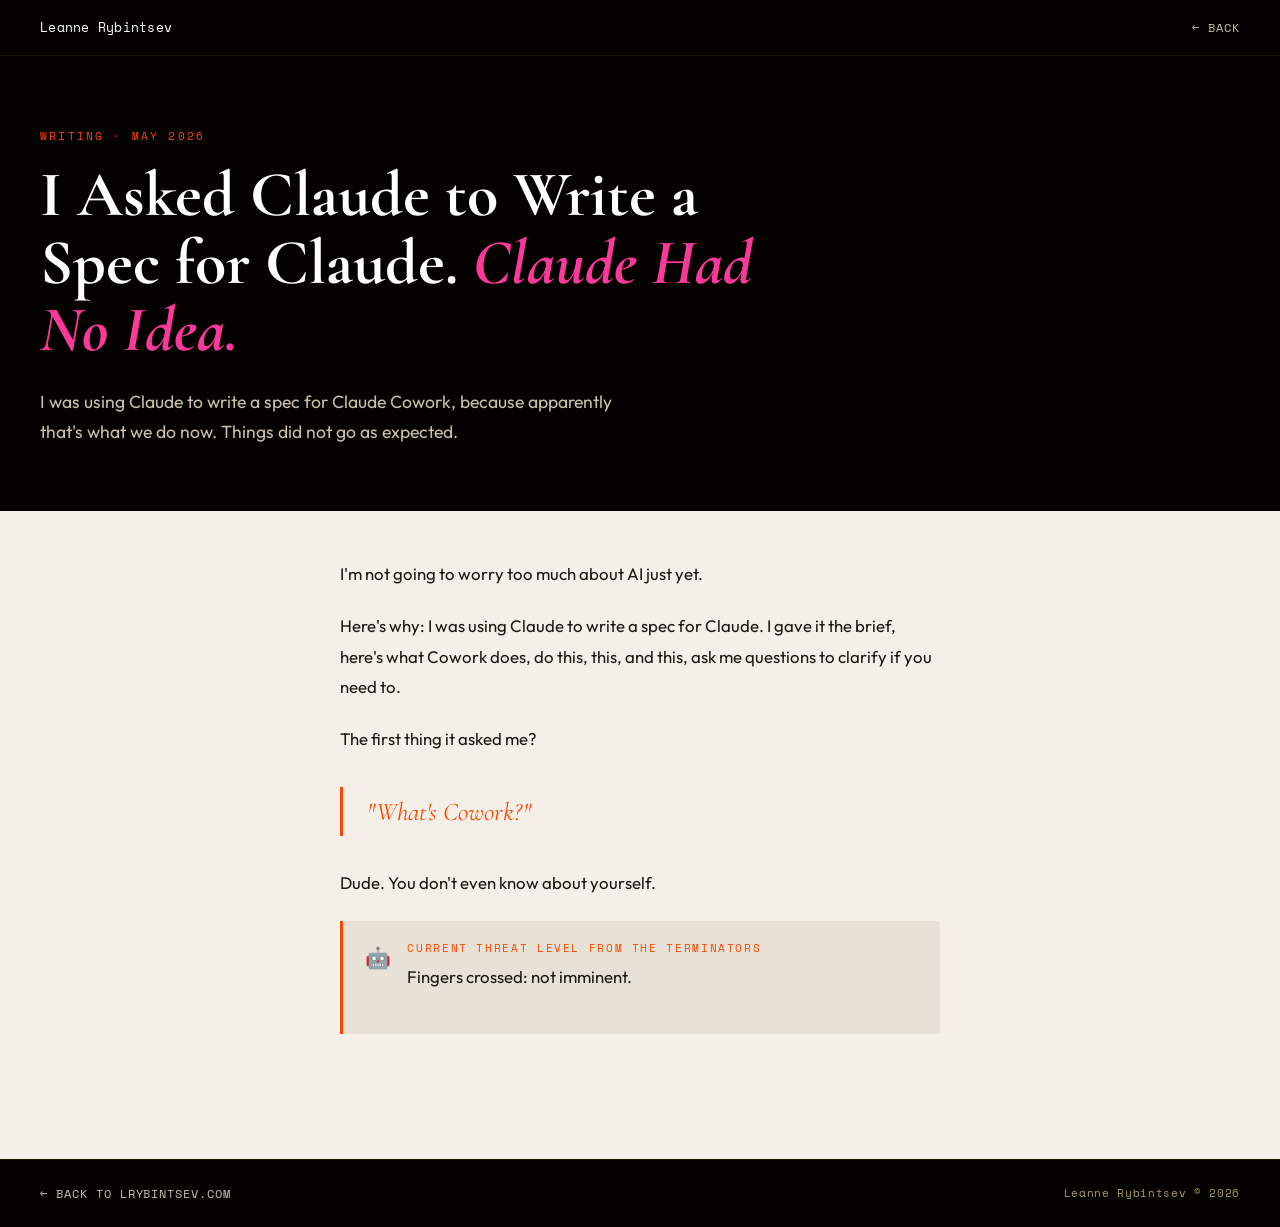
==== claude-didnt-know-cowork.html @ a4dd46bc "add new pages and update existing ones" ====
<!DOCTYPE html>
<html lang="en">
<head>
  <meta charset="UTF-8" />
  <meta name="viewport" content="width=device-width, initial-scale=1.0" />
  <title>I Asked Claude to Write a Spec for Claude. Claude Had No Idea. | Leanne Rybintsev</title>
  <meta name="description" content="I was using Claude to write a spec for Claude Cowork. The first thing it asked me: 'What's Cowork?'" />
  <meta property="og:title" content="I Asked Claude to Write a Spec for Claude. Claude Had No Idea." />
  <meta property="og:description" content="I was using Claude to write a spec for Claude Cowork. The first thing it asked me: 'What's Cowork?'" />
  <meta property="og:type" content="article" />
  <meta name="twitter:card" content="summary_large_image" />

  <link rel="icon" type="image/svg+xml" href="favicon.svg" />
  <link rel="preconnect" href="https://fonts.googleapis.com" />
  <link rel="preconnect" href="https://fonts.gstatic.com" crossorigin />
  <link href="https://fonts.googleapis.com/css2?family=Cormorant+Garamond:ital,wght@0,600;0,700;1,600;1,700&family=Outfit:wght@300;400;500&family=Space+Mono:wght@400;700&display=swap" rel="stylesheet" />
  <link rel="stylesheet" href="styles.css" />
  <link rel="stylesheet" href="blog.css" />
</head>
<body>

  <nav class="site-nav" aria-label="Primary">
    <a href="index.html" class="nav-name">Leanne Rybintsev</a>
    <a href="index.html" class="nav-back">← Back</a>
  </nav>

  <main>
    <article>
      <header class="post-hero">
        <div class="post-meta">Writing &middot; May 2026</div>
        <h1 class="post-title">I Asked Claude to Write a Spec for Claude. <em>Claude Had No Idea.</em></h1>
        <p class="post-subtitle">I was using Claude to write a spec for Claude Cowork, because apparently that's what we do now. Things did not go as expected.</p>
      </header>

      <div class="post-content">

        <p>I'm not going to worry too much about AI just yet.</p>

        <p>Here's why: I was using Claude to write a spec for Claude. I gave it the brief, here's what Cowork does, do this, this, and this, ask me questions to clarify if you need to.</p>

        <p>The first thing it asked me?</p>

        <blockquote>"What's Cowork?"</blockquote>

        <p>Dude. You don't even know about yourself.</p>

        <div class="tip">
          <div class="tip-emoji" aria-hidden="true">🤖</div>
          <div>
            <div class="tip-label">Current threat level from the Terminators</div>
            <p class="tip-text">Fingers crossed: not imminent.</p>
          </div>
        </div>

      </div>
    </article>
  </main>

  <footer class="site-footer">
    <a href="index.html" class="nav-back">← Back to lrybintsev.com</a>
    <p>Leanne Rybintsev &copy; 2026</p>
  </footer>

</body>
</html>
---- styles.css ----
/* =========================================================================
   Shared styles for lrybintsev.com
   Used by: index.html, driving-test.html
   ========================================================================= */

*,
*::before,
*::after { box-sizing: border-box; margin: 0; padding: 0; }

:root {
  --darker: #040200;
  --darker-soft: #0a0800;
  --darker-hover: #141100;
  --border-dark: #1a1700;
  --card-dark: #0d0b00;
  --card-border: #2a2700;

  --cream: #f4f0e8;
  --cream-dark: #e8e2d6;
  --cream-border: #d8d2c4;
  --cream-divider: #ccc6bc;
  --cream-divider-strong: #c8c4b8;

  --orange: #FA4702;
  --orange-light: #ff6a2b;
  --pink: #FB399A;

  --text: #1a1815;
  --text-muted: #6b6560;
  --text-on-dark: #c8c0a8;
  --text-on-dark-muted: #9a9060;
  --text-on-dark-faint: #7a7040;

  --font-display: "Cormorant Garamond", Georgia, serif;
  --font-body: "Outfit", system-ui, sans-serif;
  --font-mono: "Space Mono", ui-monospace, monospace;

  --nav-height: 56px;
}

html { scroll-behavior: smooth; }
body {
  font-family: var(--font-body);
  background: var(--cream);
  color: var(--text);
  font-size: 16px;
  line-height: 1.6;
}

a { color: inherit; }

/* ---------- NAV (shared) ---------- */
.site-nav {
  position: fixed;
  top: 0; left: 0; right: 0;
  z-index: 100;
  display: flex;
  align-items: center;
  justify-content: space-between;
  padding: 0 2.5rem;
  height: var(--nav-height);
  background: var(--darker);
  border-bottom: 1px solid var(--border-dark);
}
.nav-name {
  font-family: var(--font-mono);
  font-size: 0.82rem;
  color: #fff;
  text-decoration: none;
  letter-spacing: 0.02em;
}
.nav-links {
  display: flex;
  gap: 2rem;
  list-style: none;
}
.nav-links a {
  font-size: 0.75rem;
  color: var(--text-on-dark);
  text-decoration: none;
  letter-spacing: 0.08em;
  text-transform: uppercase;
  font-weight: 500;
  font-family: var(--font-mono);
  transition: color 0.2s;
}
.nav-links a:hover { color: #fff; }
.nav-cta {
  font-size: 0.78rem;
  font-weight: 500;
  color: #fff;
  background: var(--orange);
  padding: 0.42rem 1rem;
  border-radius: 3px;
  text-decoration: none;
  letter-spacing: 0.04em;
  transition: background 0.2s;
}
.nav-cta:hover { background: var(--orange-light); }

/* ---------- SECTION HEADINGS (shared) ---------- */
.section-tag {
  font-family: var(--font-mono);
  font-size: 0.68rem;
  letter-spacing: 0.2em;
  text-transform: uppercase;
  color: var(--orange);
  margin-bottom: 0.5rem;
}
.section-heading {
  font-family: var(--font-display);
  font-size: clamp(2rem, 4vw, 3rem);
  font-weight: 700;
  line-height: 1.1;
  margin-bottom: 2.5rem;
  color: var(--text);
}
.section-heading em { font-style: italic; color: var(--pink); }

/* ---------- FOCUS STATES (a11y) ---------- */
:where(a, button, [role="button"]):focus-visible {
  outline: 2px solid var(--orange);
  outline-offset: 3px;
  border-radius: 2px;
}

/* =========================================================================
   index.html
   ========================================================================= */

/* HERO */
#hero {
  min-height: 100vh;
  background: var(--darker);
  display: flex;
  flex-direction: column;
  justify-content: center;
  padding: 8rem 2.5rem 3rem;
  position: relative;
  overflow: hidden;
}
#hero::before {
  content: "";
  position: absolute;
  inset: 0;
  background: radial-gradient(ellipse at 70% 50%, rgba(250, 71, 2, 0.10) 0%, transparent 60%);
  pointer-events: none;
}
.hero-inner { max-width: 860px; }
.hero-avatar-row { display: flex; align-items: center; gap: 1rem; margin-bottom: 1.5rem; }
.hero-avatar-wrap {
  width: 56px; height: 56px;
  border-radius: 50%;
  background: linear-gradient(135deg, var(--orange), var(--pink));
  flex-shrink: 0;
  padding: 2px;
}
.hero-avatar {
  width: 100%; height: 100%;
  object-fit: cover;
  object-position: center 15%;
  display: block;
  border-radius: 50%;
}
.hero-role {
  font-family: var(--font-mono);
  font-size: 0.72rem;
  letter-spacing: 0.18em;
  text-transform: uppercase;
  color: var(--text-on-dark-muted);
  line-height: 2.4;
}
.hero-headline {
  font-family: var(--font-display);
  font-size: clamp(2.8rem, 6vw, 5.2rem);
  font-weight: 700;
  line-height: 1.05;
  color: #fff;
  margin-bottom: 1.5rem;
}
.hero-headline em { font-style: italic; color: var(--pink); }
.hero-bio {
  font-size: 1rem;
  color: var(--text-on-dark);
  max-width: 580px;
  line-height: 1.75;
  margin-bottom: 0.6rem;
}
.hero-bio:last-of-type { margin-bottom: 2rem; }
.hero-bio a {
  color: #ddd8c8;
  text-decoration: underline;
  text-underline-offset: 3px;
}
.hero-actions { display: flex; align-items: center; gap: 1.5rem; }
.btn-primary {
  background: var(--orange);
  color: #fff;
  padding: 0.7rem 1.6rem;
  border-radius: 3px;
  font-size: 0.9rem;
  font-weight: 500;
  text-decoration: none;
  transition: background 0.2s;
}
.btn-primary:hover { background: var(--orange-light); }

.social-links { display: flex; gap: 1rem; align-items: center; }
.social-links a {
  color: var(--text-on-dark-faint);
  font-size: 0.75rem;
  font-family: var(--font-mono);
  letter-spacing: 0.06em;
  text-decoration: none;
  text-transform: uppercase;
  transition: color 0.2s, border-color 0.2s;
  border: 1px solid var(--card-border);
  padding: 0.35rem 0.7rem;
  border-radius: 2px;
}
.social-links a:hover { color: #fff; border-color: #555; }

.stats-bar {
  display: grid;
  grid-template-columns: repeat(4, 1fr);
  gap: 2rem;
  border-top: 1px solid var(--border-dark);
  padding: 2rem 2.5rem 0;
  margin-top: 3rem;
}
.stat-number {
  font-family: var(--font-display);
  font-size: 2rem;
  font-weight: 700;
  color: #fff;
  line-height: 1;
  margin-bottom: 0.3rem;
}
.stat-label {
  font-size: 0.7rem;
  font-family: var(--font-mono);
  letter-spacing: 0.12em;
  text-transform: uppercase;
  color: var(--text-on-dark-muted);
}

/* SECTIONS */
section { padding: 5rem 2.5rem; }
#section-work       { background: var(--cream); }
#projects           { background: var(--cream-dark); }
#background         { background: var(--cream); }
#section-written    { background: var(--cream-dark); }
#section-watchread  { background: var(--cream); }

/* WORK (collapsible cards) */
.work-grid {
  display: grid;
  grid-template-columns: repeat(3, 1fr);
  border: 1px solid var(--card-border);
  background: var(--card-dark);
}
.work-card {
  /* Reset button styles */
  appearance: none;
  font: inherit;
  color: inherit;
  text-align: left;
  width: 100%;
  background: transparent;
  border: 0;
  border-right: 1px solid var(--card-border);
  border-bottom: 1px solid var(--card-border);
  padding: 1.5rem;
  position: relative;
  cursor: pointer;
  transition: background 0.2s;
}
.work-card:hover { background: var(--border-dark); }
.work-card:nth-child(3n) { border-right: none; }
.work-card-tag {
  font-family: var(--font-mono);
  font-size: 0.62rem;
  letter-spacing: 0.15em;
  text-transform: uppercase;
  color: var(--text-on-dark-muted);
  margin-bottom: 0.6rem;
}
.work-card-title {
  font-family: var(--font-display);
  font-size: 1.1rem;
  font-weight: 700;
  color: var(--cream-dark);
  line-height: 1.3;
}
.work-card-arrow {
  position: absolute;
  top: 1.2rem;
  right: 1.2rem;
  color: var(--text-on-dark-faint);
  font-size: 0.85rem;
  transition: transform 0.2s, color 0.2s;
}
.work-card[aria-expanded="true"] .work-card-arrow {
  transform: rotate(45deg);
  color: var(--orange);
}
/* Smooth, content-aware expand using grid trick — no hard max-height */
.work-card-detail {
  display: grid;
  grid-template-rows: 0fr;
  transition: grid-template-rows 0.35s ease;
  font-size: 0.88rem;
  color: #9a9070;
  line-height: 1.65;
}
.work-card-detail > div {
  overflow: hidden;
  min-height: 0;
}
.work-card[aria-expanded="true"] .work-card-detail {
  grid-template-rows: 1fr;
  margin-top: 0.8rem;
}

/* EVENTS */
#events {
  background: var(--darker);
  padding: 5rem 2.5rem;
}
#events .section-heading { color: #fff; }
.events-grid {
  display: grid;
  grid-template-columns: repeat(3, 1fr);
  gap: 1px;
  background: var(--border-dark);
}
.event-card {
  background: var(--darker-soft);
  padding: 2rem 1.8rem;
  display: flex;
  gap: 1.2rem;
  transition: background 0.2s;
}
.event-card:hover { background: var(--darker-hover); }
.event-number {
  font-family: var(--font-mono);
  font-size: 0.7rem;
  color: #5a5200;
  padding-top: 0.2rem;
  flex-shrink: 0;
}
.event-title {
  font-family: var(--font-display);
  font-size: 1.3rem;
  font-weight: 700;
  color: var(--cream-dark);
  margin-bottom: 0.6rem;
  line-height: 1.2;
}
.event-desc {
  font-size: 0.85rem;
  color: #9a9070;
  line-height: 1.65;
}

/* PROJECTS */
.projects-grid {
  display: grid;
  grid-template-columns: repeat(3, 1fr);
  gap: 1.5rem;
}
.project-card {
  background: var(--cream);
  border: 1px solid var(--cream-border);
  padding: 1.6rem;
  border-radius: 2px;
}
.project-tag {
  font-family: var(--font-mono);
  font-size: 0.62rem;
  letter-spacing: 0.15em;
  text-transform: uppercase;
  color: var(--orange);
  margin-bottom: 0.6rem;
}
.project-title {
  font-family: var(--font-display);
  font-size: 1.2rem;
  font-weight: 700;
  color: var(--text);
  margin-bottom: 0.5rem;
}
.project-desc {
  font-size: 0.88rem;
  color: var(--text-muted);
  line-height: 1.6;
}

/* BACKGROUND */
.bg-grid {
  display: grid;
  grid-template-columns: repeat(3, 1fr);
  gap: 1.5rem;
}
.bg-card {
  border: 1px solid var(--cream-border);
  padding: 1.5rem;
  border-radius: 2px;
  background: var(--cream-dark);
}
.bg-card-tag {
  font-family: var(--font-mono);
  font-size: 0.62rem;
  letter-spacing: 0.12em;
  text-transform: uppercase;
  color: var(--orange);
  margin-bottom: 0.5rem;
}
.bg-card-title {
  font-family: var(--font-display);
  font-size: 1.1rem;
  font-weight: 700;
  color: var(--text);
  margin-bottom: 0.5rem;
  line-height: 1.2;
}
.bg-card-desc {
  font-size: 0.85rem;
  color: var(--text-muted);
  line-height: 1.6;
}

/* WRITTEN / HOSTED (wr-*) */
.wr-subsection-label {
  font-family: var(--font-mono);
  font-size: 0.68rem;
  letter-spacing: 0.2em;
  text-transform: uppercase;
  color: var(--text-muted);
  padding: 0.6rem 0;
  border-top: 1px solid var(--cream-divider);
}
.wr-subsection-label--orange { color: var(--orange); }
.wr-subsection-label--pink   { color: var(--pink); }

.wr-grid {
  display: grid;
  grid-template-columns: repeat(3, 1fr);
  gap: 1px;
  background: var(--cream-divider-strong);
}
.wr-grid + .wr-subsection-label { margin-top: 2rem; }

.wr-card {
  background: var(--cream);
  padding: 1.4rem 1.4rem 2.8rem;
  position: relative;
  transition: background 0.15s;
}
.wr-card:hover { background: #e8e2d4; }
.wr-card-type {
  font-family: var(--font-mono);
  font-size: 0.62rem;
  letter-spacing: 0.15em;
  text-transform: uppercase;
  color: var(--text-muted);
  margin-bottom: 0.5rem;
}
.wr-card-title {
  font-size: 0.92rem;
  font-weight: 500;
  color: var(--text);
  line-height: 1.4;
}
.wr-card-link {
  position: absolute;
  bottom: 1rem;
  left: 1.4rem;
  font-size: 0.72rem;
  font-family: var(--font-mono);
  color: var(--orange);
  text-decoration: none;
  letter-spacing: 0.06em;
}
.wr-card-link:hover { text-decoration: underline; }
.wr-card-link--pink { color: var(--pink); }

/* EASTER EGG */
#easteregg {
  background: var(--cream);
  padding: 3rem 2.5rem;
  border-top: 1px solid #e0dbd0;
  min-height: 14rem;
}
.ionce-text {
  font-family: var(--font-display);
  font-size: clamp(1.4rem, 3vw, 2rem);
  font-weight: 600;
  color: var(--text);
}
.ionce-prefix { display: block; margin-bottom: 0.3rem; }
.ionce-highlight-wrap { display: block; min-height: 2.8em; }
.ionce-button {
  appearance: none;
  background: none;
  border: 0;
  padding: 0;
  text-align: left;
  font: inherit;
  cursor: pointer;
  display: block;
  transition: opacity 0.15s;
}
.ionce-label {
  text-decoration: underline dotted;
  text-decoration-thickness: 2px;
  text-underline-offset: 4px;
}
.ionce-button:hover .ionce-label { text-decoration-style: solid; }
.ionce-button::after {
  content: "\21bb";
  display: inline-block;
  margin-left: 0.4em;
  font-size: 0.85em;
  text-decoration: none;
  transition: transform 0.3s ease;
}
@media (prefers-reduced-motion: no-preference) {
  .ionce-button:hover::after { transform: rotate(180deg); }
}
.ionce-button:hover { opacity: 0.85; }
.ionce-button--orange { color: var(--orange); }
.ionce-button--pink   { color: var(--pink); }

/* BEYOND */
#beyond {
  background: var(--darker);
  padding: 5rem 2.5rem;
}
#beyond .section-heading { color: #fff; }
.beyond-grid {
  display: grid;
  grid-template-columns: repeat(2, 1fr);
  gap: 1px;
  background: var(--border-dark);
}
.beyond-item {
  background: var(--darker-soft);
  padding: 1.8rem 1.5rem;
  transition: background 0.2s;
}
.beyond-item:hover { background: var(--darker-hover); }
.beyond-icon { font-size: 1.4rem; margin-bottom: 0.6rem; }
.beyond-label {
  font-family: var(--font-mono);
  font-size: 0.68rem;
  letter-spacing: 0.14em;
  text-transform: uppercase;
  color: var(--orange);
  margin-bottom: 0.5rem;
}
.beyond-text {
  font-size: 0.85rem;
  color: #9a9070;
  line-height: 1.6;
}
.beyond-text a {
  color: var(--orange);
  text-decoration: underline;
  text-underline-offset: 3px;
}

/* CONNECT */
#connect {
  background: var(--darker);
  color: #fff;
  padding: 5rem 2.5rem;
}
.connect-inner {
  display: grid;
  grid-template-columns: 1fr 1fr;
  gap: 4rem;
  align-items: start;
  max-width: 900px;
}
.connect-heading {
  font-family: var(--font-display);
  font-size: clamp(2.5rem, 5vw, 4rem);
  font-weight: 700;
  line-height: 1.05;
  color: #fff;
}
.connect-heading em { font-style: italic; color: var(--pink); }
.connect-right { padding-top: 0.5rem; }
.connect-tag {
  font-family: var(--font-mono);
  font-size: 0.68rem;
  letter-spacing: 0.18em;
  text-transform: uppercase;
  color: var(--text-on-dark-muted);
  margin-bottom: 1rem;
}
.connect-text {
  font-size: 0.95rem;
  color: var(--text-on-dark);
  line-height: 1.7;
  margin-bottom: 1.5rem;
}
.connect-actions {
  display: flex;
  align-items: center;
  gap: 1rem;
  flex-wrap: wrap;
}
.btn-email {
  background: var(--orange);
  color: #fff;
  padding: 0.65rem 1.4rem;
  border-radius: 3px;
  font-size: 0.85rem;
  font-weight: 500;
  text-decoration: none;
  transition: background 0.2s;
}
.btn-email:hover { background: var(--orange-light); }
.connect-social {
  font-family: var(--font-mono);
  font-size: 0.75rem;
  color: var(--text-on-dark-muted);
  text-decoration: none;
  letter-spacing: 0.06em;
  text-transform: uppercase;
  transition: color 0.2s;
}
.connect-social:hover { color: #fff; }


/* NEWSLETTER FORM */
.newsletter-divider {
  display: flex;
  align-items: center;
  margin: 1.75rem 0 1.25rem;
  gap: 0.75rem;
}
.newsletter-divider::before,
.newsletter-divider::after {
  content: '';
  flex: 1;
  height: 1px;
  background: rgba(255,255,255,0.12);
}
.newsletter-divider-label {
  font-family: var(--font-mono);
  font-size: 0.65rem;
  letter-spacing: 0.15em;
  text-transform: uppercase;
  color: var(--text-on-dark-muted);
  white-space: nowrap;
}
.newsletter-fields {
  display: flex;
  gap: 0.5rem;
  align-items: stretch;
  flex-wrap: wrap;
}
.newsletter-input-wrap {
  flex: 1 1 200px;
}
.newsletter-input {
  width: 100%;
  background: rgba(255,255,255,0.07);
  border: 1px solid rgba(255,255,255,0.18);
  border-radius: 3px;
  color: #fff;
  font-size: 0.875rem;
  padding: 0.65rem 0.9rem;
  outline: none;
  transition: border-color 0.2s;
  font-family: var(--font-body);
}
.newsletter-input::placeholder { color: rgba(255,255,255,0.4); }
.newsletter-input:focus { border-color: rgba(255,255,255,0.45); }
.newsletter-submit {
  background: var(--orange);
  color: #fff;
  border: none;
  border-radius: 3px;
  font-size: 0.85rem;
  font-weight: 500;
  padding: 0.65rem 1.25rem;
  cursor: pointer;
  transition: background 0.2s;
  white-space: nowrap;
  position: relative;
  overflow: hidden;
  font-family: var(--font-body);
}
.newsletter-submit:hover { background: var(--orange-light); }
.newsletter-submit > span { display: block; }
/* spinner (hidden by default, shown when active) */
.formkit-spinner {
  display: flex;
  height: 0;
  width: 0;
  margin: 0 auto;
  position: absolute;
  top: 0; left: 0; right: 0;
  overflow: hidden;
  transition: all 300ms ease-in-out;
}
.newsletter-submit[data-active] .formkit-spinner { height: 100%; width: 40px; }
.newsletter-submit[data-active] .formkit-spinner ~ span { opacity: 0; }
.formkit-spinner > div {
  margin: auto;
  width: 8px; height: 8px;
  background: #fff;
  opacity: 0.6;
  border-radius: 50%;
  display: inline-block;
  animation: formkit-bouncedelay-formkit-form-data-uid-9ef2ff9e05- 1.4s infinite ease-in-out both;
}
.formkit-spinner > div:nth-child(1) { animation-delay: -0.32s; }
.formkit-spinner > div:nth-child(2) { animation-delay: -0.16s; }
.newsletter-form .formkit-alert {
  border-radius: 3px;
  list-style: none;
  margin: 0.75rem 0 0;
  padding: 0.6rem 0.9rem;
  font-size: 0.8rem;
}
.newsletter-form .formkit-alert:empty { display: none; }
.newsletter-form .formkit-alert-success {
  background: rgba(255,255,255,0.08);
  border: 1px solid rgba(255,255,255,0.2);
  color: #fff;
}
.newsletter-form .formkit-alert-error {
  background: rgba(249,74,2,0.15);
  border: 1px solid var(--orange);
  color: #ffb899;
}

/* FOOTER */
.site-footer {
  background: var(--darker);
  border-top: 1px solid var(--border-dark);
  padding: 1.5rem 2.5rem;
  display: flex;
  justify-content: space-between;
  align-items: center;
  flex-wrap: wrap;
  gap: 1rem;
}
.site-footer p {
  font-family: var(--font-mono);
  font-size: 0.7rem;
  color: #a89e60;
  letter-spacing: 0.06em;
}

/* ANIMATIONS */
@keyframes fadeUp {
  from { opacity: 0; transform: translateY(20px); }
  to   { opacity: 1; transform: translateY(0); }
}
.hero-inner > * {
  opacity: 0;
  animation: fadeUp 0.6s ease forwards;
}
.hero-avatar-row { animation-delay: 0.1s; }
.hero-headline   { animation-delay: 0.25s; }
.hero-bio        { animation-delay: 0.4s; }
.hero-actions    { animation-delay: 0.5s; }

/* =========================================================================
   RESPONSIVE
   ========================================================================= */

@media (max-width: 900px) {
  .work-grid       { grid-template-columns: 1fr 1fr; }
  .work-card:nth-child(3n) { border-right: 1px solid var(--card-border); }
  .work-card:nth-child(2n) { border-right: none; }
  .events-grid     { grid-template-columns: 1fr; }
  .projects-grid   { grid-template-columns: 1fr 1fr; }
  .bg-grid         { grid-template-columns: 1fr 1fr; }
  .beyond-grid     { grid-template-columns: 1fr 1fr; }
  .connect-inner   { grid-template-columns: 1fr; gap: 2rem; }
  .wr-grid         { grid-template-columns: 1fr 1fr; }
}

@media (max-width: 600px) {
  .nav-links { display: none; }
  .stats-bar       { grid-template-columns: 1fr 1fr; }
  .work-grid       { grid-template-columns: 1fr; }
  .projects-grid   { grid-template-columns: 1fr; }
  .bg-grid         { grid-template-columns: 1fr; }
  .wr-grid         { grid-template-columns: 1fr; }
  .beyond-grid     { grid-template-columns: 1fr 1fr; }

  section,
  #events,
  #beyond,
  #connect          { padding: 3.5rem 1.25rem; }
  .site-nav         { padding: 0 1.25rem; }
  #hero             { padding: 7rem 1.25rem 3rem; }
  .site-footer      { padding: 2rem 1.25rem; }
}

/* Accessibility: respect reduced motion */
@media (prefers-reduced-motion: reduce) {
  html { scroll-behavior: auto; }
  *,
  *::before,
  *::after {
    animation-duration: 0.01ms !important;
    animation-iteration-count: 1 !important;
    transition-duration: 0.01ms !important;
  }
  .hero-inner > * { opacity: 1; }
}
---- blog.css ----
/* =========================================================================
   Blog post styles — applied on top of ../styles.css
   ========================================================================= */

/* Back-link in the nav (post pages only) */
.nav-back {
  font-size: 0.75rem;
  color: var(--text-on-dark);
  text-decoration: none;
  letter-spacing: 0.08em;
  text-transform: uppercase;
  font-weight: 500;
  font-family: var(--font-mono);
  transition: color 0.2s;
}
.nav-back:hover { color: #fff; }

/* HERO */
.post-hero {
  padding: 8rem 2.5rem 4rem;
  background: var(--darker);
}
.post-meta {
  font-family: var(--font-mono);
  font-size: 0.68rem;
  letter-spacing: 0.2em;
  text-transform: uppercase;
  color: var(--orange);
  margin-bottom: 1rem;
}
.post-title {
  font-family: var(--font-display);
  font-size: clamp(2.4rem, 5vw, 4.5rem);
  font-weight: 700;
  line-height: 1.05;
  color: #fff;
  max-width: 780px;
  margin-bottom: 1.5rem;
}
.post-title em { font-style: italic; color: var(--pink); }
.post-subtitle {
  font-size: 1.1rem;
  color: var(--text-on-dark);
  max-width: 580px;
  line-height: 1.7;
}

/* HERO IMAGE */
.post-image-wrap {
  max-width: 680px;
  margin: 0 auto;
  padding: 0 2.5rem;
  transform: translateY(-2rem);
}
.post-image-wrap img {
  width: 100%;
  border-radius: 3px;
  display: block;
  border: 3px solid var(--orange);
}
.post-image-caption {
  font-family: var(--font-mono);
  font-size: 0.65rem;
  color: var(--text-muted);
  letter-spacing: 0.08em;
  text-transform: uppercase;
  margin-top: 0.6rem;
  text-align: center;
}

/* BODY */
.post-content {
  max-width: 680px;
  margin: 0 auto;
  padding: 3rem 2.5rem 6rem;
}
.post-content p {
  margin-bottom: 1.4rem;
  font-size: 1.05rem;
  line-height: 1.8;
}
.post-content h2 {
  font-family: var(--font-display);
  font-size: 1.8rem;
  font-weight: 700;
  margin: 2.5rem 0 1rem;
  line-height: 1.2;
}
.post-content blockquote {
  font-family: var(--font-display);
  font-size: 1.6rem;
  font-style: italic;
  color: var(--orange);
  border-left: 3px solid var(--orange);
  padding: 0.5rem 0 0.5rem 1.5rem;
  margin: 2rem 0;
  line-height: 1.3;
}

/* TIP CALLOUTS */
.tip {
  display: flex;
  gap: 1rem;
  margin-bottom: 1.8rem;
  padding: 1.2rem 1.4rem;
  background: var(--cream-dark);
  border-left: 3px solid var(--orange);
  border-radius: 0 3px 3px 0;
}
.tip--pink { border-left-color: var(--pink); }
.tip-emoji { font-size: 1.3rem; flex-shrink: 0; padding-top: 0.1rem; }
.tip-label {
  font-family: var(--font-mono);
  font-size: 0.68rem;
  letter-spacing: 0.15em;
  text-transform: uppercase;
  color: var(--orange);
  margin-bottom: 0.3rem;
}
.tip--pink .tip-label { color: var(--pink); }
.tip-text {
  font-size: 0.95rem;
  line-height: 1.65;
}

@media (max-width: 600px) {
  .post-hero        { padding: 7rem 1.25rem 3rem; }
  .post-image-wrap  { padding: 0 1.25rem; }
  .post-content     { padding: 0 1.25rem 4rem; }
}
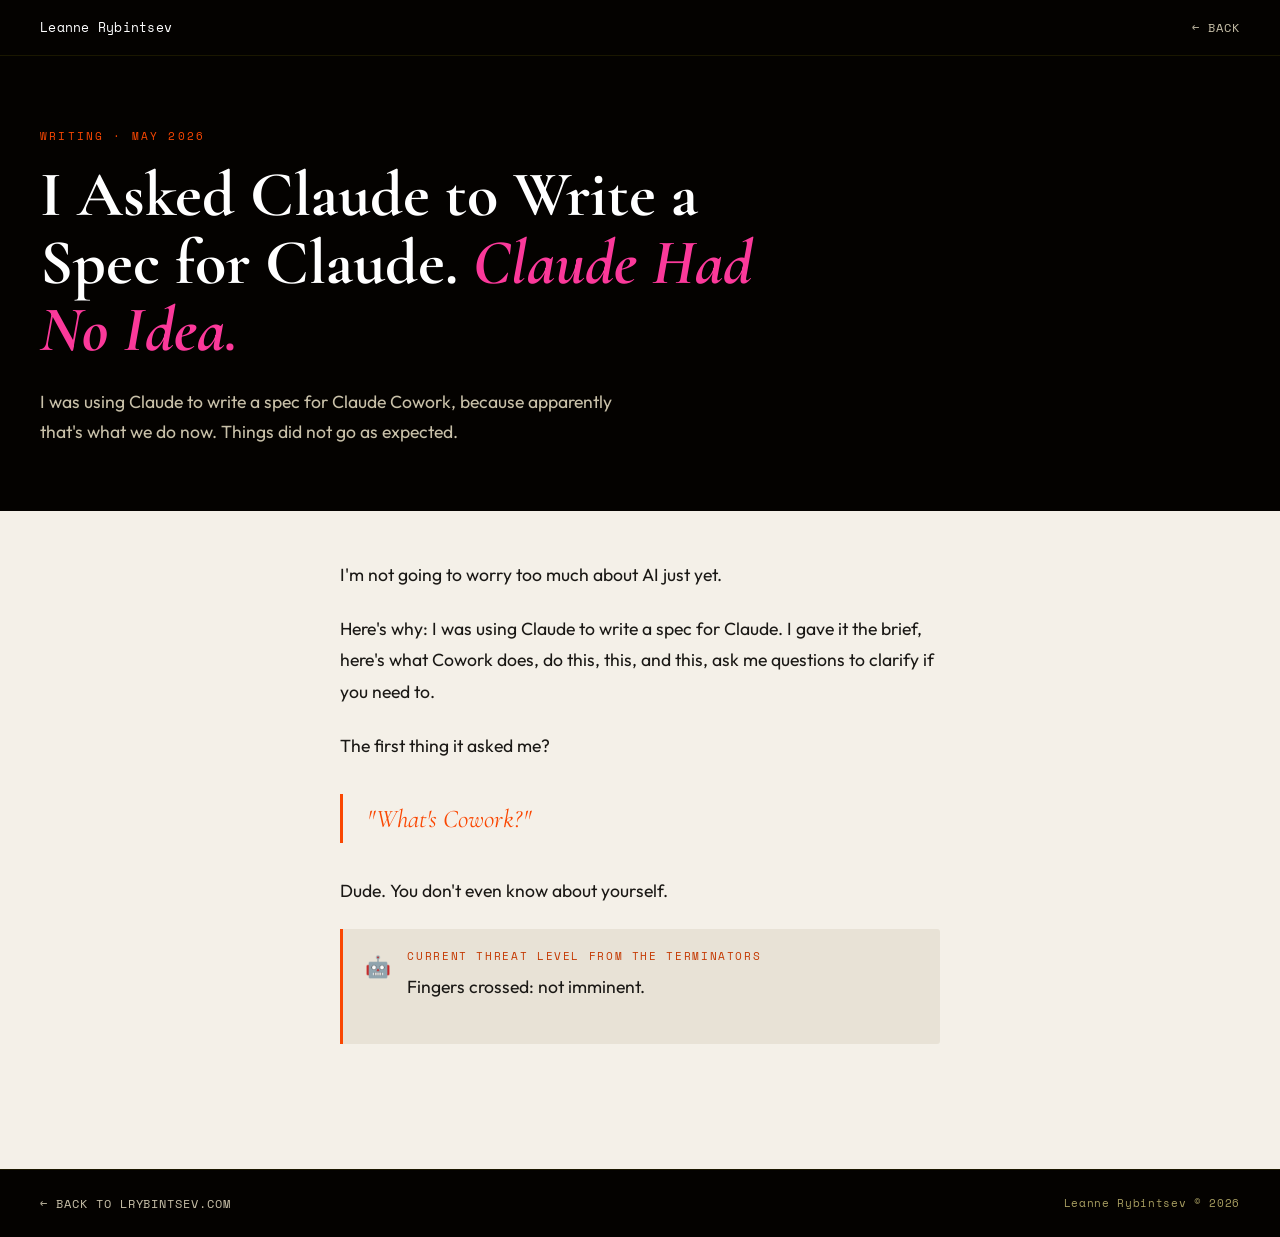
==== commit 35a3d5a1: "update styles and add shorts" ====
--- a/claude-didnt-know-cowork.html
+++ b/claude-didnt-know-cowork.html
@@ -8,12 +8,12 @@
   <meta property="og:title" content="I Asked Claude to Write a Spec for Claude. Claude Had No Idea." />
   <meta property="og:description" content="I was using Claude to write a spec for Claude Cowork. The first thing it asked me: 'What's Cowork?'" />
   <meta property="og:type" content="article" />
-  <meta name="twitter:card" content="summary_large_image" />
+  <meta name="twitter:card" content="summary" />
 
   <link rel="icon" type="image/svg+xml" href="favicon.svg" />
   <link rel="preconnect" href="https://fonts.googleapis.com" />
   <link rel="preconnect" href="https://fonts.gstatic.com" crossorigin />
-  <link href="https://fonts.googleapis.com/css2?family=Cormorant+Garamond:ital,wght@0,600;0,700;1,600;1,700&family=Outfit:wght@300;400;500&family=Space+Mono:wght@400;700&display=swap" rel="stylesheet" />
+  <link href="https://fonts.googleapis.com/css2?family=Cormorant+Garamond:ital,wght@0,600;0,700;1,600;1,700&family=Outfit:wght@400;500&family=Space+Mono:wght@400;700&display=swap" rel="stylesheet" />
   <link rel="stylesheet" href="styles.css" />
   <link rel="stylesheet" href="blog.css" />
 </head>
--- a/styles.css
+++ b/styles.css
@@ -1,6 +1,6 @@
 /* =========================================================================
    Shared styles for lrybintsev.com
-   Used by: index.html, driving-test.html
+   Used by: index.html and all blog post pages
    ========================================================================= */
 
 *,
@@ -23,7 +23,9 @@
 
   --orange: #FA4702;
   --orange-light: #ff6a2b;
+  --orange-deep: #c43800;   /* AA-contrast orange for small text on cream */
   --pink: #FB399A;
+  --pink-deep: #c11270;     /* AA-contrast pink for small text on cream */
 
   --text: #1a1815;
   --text-muted: #6b6560;
@@ -104,9 +106,11 @@
   font-size: 0.68rem;
   letter-spacing: 0.2em;
   text-transform: uppercase;
-  color: var(--orange);
+  color: var(--orange-deep);
   margin-bottom: 0.5rem;
 }
+#beyond .section-tag,
+#connect .section-tag { color: var(--orange); } /* dark backgrounds: bright orange passes there */
 .section-heading {
   font-family: var(--font-display);
   font-size: clamp(2rem, 4vw, 3rem);
@@ -322,47 +326,6 @@
   margin-top: 0.8rem;
 }
 
-/* EVENTS */
-#events {
-  background: var(--darker);
-  padding: 5rem 2.5rem;
-}
-#events .section-heading { color: #fff; }
-.events-grid {
-  display: grid;
-  grid-template-columns: repeat(3, 1fr);
-  gap: 1px;
-  background: var(--border-dark);
-}
-.event-card {
-  background: var(--darker-soft);
-  padding: 2rem 1.8rem;
-  display: flex;
-  gap: 1.2rem;
-  transition: background 0.2s;
-}
-.event-card:hover { background: var(--darker-hover); }
-.event-number {
-  font-family: var(--font-mono);
-  font-size: 0.7rem;
-  color: #5a5200;
-  padding-top: 0.2rem;
-  flex-shrink: 0;
-}
-.event-title {
-  font-family: var(--font-display);
-  font-size: 1.3rem;
-  font-weight: 700;
-  color: var(--cream-dark);
-  margin-bottom: 0.6rem;
-  line-height: 1.2;
-}
-.event-desc {
-  font-size: 0.85rem;
-  color: #9a9070;
-  line-height: 1.65;
-}
-
 /* PROJECTS */
 .projects-grid {
   display: grid;
@@ -374,13 +337,18 @@
   border: 1px solid var(--cream-border);
   padding: 1.6rem;
   border-radius: 2px;
+  transition: transform 0.25s ease, box-shadow 0.25s ease;
+}
+.project-card:hover {
+  transform: translateY(-2px);
+  box-shadow: 0 4px 14px rgba(26, 24, 21, 0.06);
 }
 .project-tag {
   font-family: var(--font-mono);
   font-size: 0.62rem;
   letter-spacing: 0.15em;
   text-transform: uppercase;
-  color: var(--orange);
+  color: var(--orange-deep);
   margin-bottom: 0.6rem;
 }
 .project-title {
@@ -413,7 +381,7 @@
   font-size: 0.62rem;
   letter-spacing: 0.12em;
   text-transform: uppercase;
-  color: var(--orange);
+  color: var(--orange-deep);
   margin-bottom: 0.5rem;
 }
 .bg-card-title {
@@ -440,8 +408,8 @@
   padding: 0.6rem 0;
   border-top: 1px solid var(--cream-divider);
 }
-.wr-subsection-label--orange { color: var(--orange); }
-.wr-subsection-label--pink   { color: var(--pink); }
+.wr-subsection-label--orange { color: var(--orange-deep); }
+.wr-subsection-label--pink   { color: var(--pink-deep); }
 
 .wr-grid {
   display: grid;
@@ -455,9 +423,14 @@
   background: var(--cream);
   padding: 1.4rem 1.4rem 2.8rem;
   position: relative;
-  transition: background 0.15s;
-}
-.wr-card:hover { background: #e8e2d4; }
+  transition: background 0.15s, transform 0.25s ease, box-shadow 0.25s ease;
+}
+.wr-card:hover {
+  background: #e8e2d4;
+  transform: translateY(-2px);
+  box-shadow: 0 4px 14px rgba(26, 24, 21, 0.06);
+}
+.wr-card:hover .wr-card-link { transform: translate(1px, -1px); }
 .wr-card-type {
   font-family: var(--font-mono);
   font-size: 0.62rem;
@@ -478,12 +451,66 @@
   left: 1.4rem;
   font-size: 0.72rem;
   font-family: var(--font-mono);
-  color: var(--orange);
+  color: var(--orange-deep);
   text-decoration: none;
+  transition: transform 0.2s ease;
   letter-spacing: 0.06em;
 }
 .wr-card-link:hover { text-decoration: underline; }
-.wr-card-link--pink { color: var(--pink); }
+.wr-card-link--pink { color: var(--pink-deep); }
+
+/* Carousel: JS pages through cards by toggling the [hidden] attribute.
+   Explicit rule needed because grid children otherwise override hidden. */
+.wr-card[hidden] { display: none; }
+
+.wr-carousel-controls {
+  display: flex;
+  align-items: center;
+  justify-content: center;
+  gap: 1.25rem;
+  margin-top: 1.5rem;
+}
+.wr-carousel-controls[hidden] { display: none; }
+
+.wr-carousel-arrow {
+  font-family: var(--font-mono);
+  font-size: 1rem;
+  line-height: 1;
+  color: var(--orange-deep);
+  background: none;
+  border: none;
+  padding: 0.4rem 0.6rem;
+  cursor: pointer;
+  transition: opacity 0.15s;
+}
+.wr-carousel-arrow:hover { opacity: 0.7; }
+.wr-carousel-arrow:disabled {
+  color: var(--text-muted);
+  opacity: 0.35;
+  cursor: default;
+}
+
+.wr-dots {
+  display: flex;
+  align-items: center;
+  gap: 0.55rem;
+}
+.wr-dot {
+  width: 9px;
+  height: 9px;
+  padding: 0;
+  border-radius: 50%;
+  border: none;
+  background: var(--text-muted);
+  opacity: 0.4;
+  cursor: pointer;
+  transition: opacity 0.15s, background 0.15s;
+}
+.wr-dot:hover { opacity: 0.7; }
+.wr-dot[aria-current="true"] {
+  background: var(--orange);
+  opacity: 1;
+}
 
 /* EASTER EGG */
 #easteregg {
@@ -509,7 +536,7 @@
   font: inherit;
   cursor: pointer;
   display: block;
-  transition: opacity 0.15s;
+  transition: opacity 0.15s, transform 0.15s;
 }
 .ionce-label {
   text-decoration: underline dotted;
@@ -559,6 +586,7 @@
   color: var(--orange);
   margin-bottom: 0.5rem;
 }
+.beyond-label--pink { color: var(--pink); }
 .beyond-text {
   font-size: 0.85rem;
   color: #9a9070;
@@ -772,6 +800,114 @@
 .hero-bio        { animation-delay: 0.4s; }
 .hero-actions    { animation-delay: 0.5s; }
 
+/* ---------- SHORTS SHELF ---------- */
+.shorts-shelf {
+  display: flex;
+  gap: 1rem;
+  overflow-x: auto;
+  scroll-snap-type: x mandatory;
+  padding: 0.25rem 0.25rem 1rem;
+  -webkit-overflow-scrolling: touch;
+}
+.shorts-shelf::-webkit-scrollbar { height: 6px; }
+.shorts-shelf::-webkit-scrollbar-thumb { background: var(--cream-divider-strong); border-radius: 3px; }
+.short-card {
+  position: relative;
+  flex: 0 0 158px;
+  aspect-ratio: 9 / 16;
+  scroll-snap-align: start;
+  border-radius: 10px;
+  overflow: hidden;
+  background: var(--darker-soft);
+  border: 1px solid var(--cream-border);
+  text-decoration: none;
+  display: block;
+  transition: transform 0.25s ease, box-shadow 0.25s ease, border-color 0.25s ease;
+}
+.short-card:hover {
+  transform: translateY(-2px);
+  box-shadow: 0 4px 14px rgba(26, 24, 21, 0.10);
+  border-color: var(--pink);
+}
+.short-card img {
+  width: 100%;
+  height: 100%;
+  object-fit: cover;
+  display: block;
+}
+.short-card-play {
+  appearance: none;
+  border: 0;
+  padding: 0;
+  background: none;
+  cursor: pointer;
+  display: block;
+  width: 100%;
+  height: 100%;
+  position: relative;
+  font: inherit;
+  text-align: left;
+}
+.short-card iframe {
+  width: 100%;
+  height: 100%;
+  border: 0;
+  display: block;
+}
+.short-card-title {
+  position: absolute;
+  left: 0; right: 0; bottom: 0;
+  padding: 1.6rem 0.6rem 0.55rem;
+  background: linear-gradient(to top, rgba(4, 2, 0, 0.85), transparent);
+  color: #fff;
+  font-size: 0.72rem;
+  line-height: 1.35;
+  font-weight: 500;
+}
+.short-card-badge {
+  position: absolute;
+  top: 0.5rem;
+  left: 0.5rem;
+  font-family: var(--font-mono);
+  font-size: 0.55rem;
+  letter-spacing: 0.12em;
+  text-transform: uppercase;
+  color: #fff;
+  background: var(--pink);
+  padding: 0.15rem 0.4rem;
+  border-radius: 2px;
+}
+
+/* ---------- SCROLL REVEALS (classes added by JS; no-JS pages stay visible) ---------- */
+.reveal {
+  opacity: 0;
+  transform: translateY(8px);
+  transition: opacity 0.45s ease-out, transform 0.45s ease-out;
+}
+.reveal.is-visible {
+  opacity: 1;
+  transform: none;
+}
+
+/* ---------- ICONS (inline SVG sprite) ---------- */
+.icon {
+  width: 1em;
+  height: 1em;
+  fill: none;
+  stroke: currentColor;
+  stroke-width: 2;
+  stroke-linecap: round;
+  stroke-linejoin: round;
+  vertical-align: -0.125em;
+}
+.tag-icon { margin-right: 0.45em; }
+.social-links .icon { width: 0.95em; height: 0.95em; margin-right: 0.35em; }
+.btn-email .icon,
+.connect-social .icon { margin-right: 0.45em; }
+.beyond-icon { color: var(--orange); }
+.beyond-icon--pink { color: var(--pink); }
+.beyond-icon .icon { width: 1.6rem; height: 1.6rem; stroke-width: 1.75; }
+
 /* =========================================================================
    RESPONSIVE
    ========================================================================= */
@@ -780,7 +916,6 @@
   .work-grid       { grid-template-columns: 1fr 1fr; }
   .work-card:nth-child(3n) { border-right: 1px solid var(--card-border); }
   .work-card:nth-child(2n) { border-right: none; }
-  .events-grid     { grid-template-columns: 1fr; }
   .projects-grid   { grid-template-columns: 1fr 1fr; }
   .bg-grid         { grid-template-columns: 1fr 1fr; }
   .beyond-grid     { grid-template-columns: 1fr 1fr; }
@@ -798,7 +933,6 @@
   .beyond-grid     { grid-template-columns: 1fr 1fr; }
 
   section,
-  #events,
   #beyond,
   #connect          { padding: 3.5rem 1.25rem; }
   .site-nav         { padding: 0 1.25rem; }
--- a/blog.css
+++ b/blog.css
@@ -76,7 +76,7 @@
 }
 .post-content p {
   margin-bottom: 1.4rem;
-  font-size: 1.05rem;
+  font-size: 1.1rem;
   line-height: 1.8;
 }
 .post-content h2 {
@@ -114,10 +114,10 @@
   font-size: 0.68rem;
   letter-spacing: 0.15em;
   text-transform: uppercase;
-  color: var(--orange);
+  color: var(--orange-deep);
   margin-bottom: 0.3rem;
 }
-.tip--pink .tip-label { color: var(--pink); }
+.tip--pink .tip-label { color: var(--pink-deep); }
 .tip-text {
   font-size: 0.95rem;
   line-height: 1.65;
